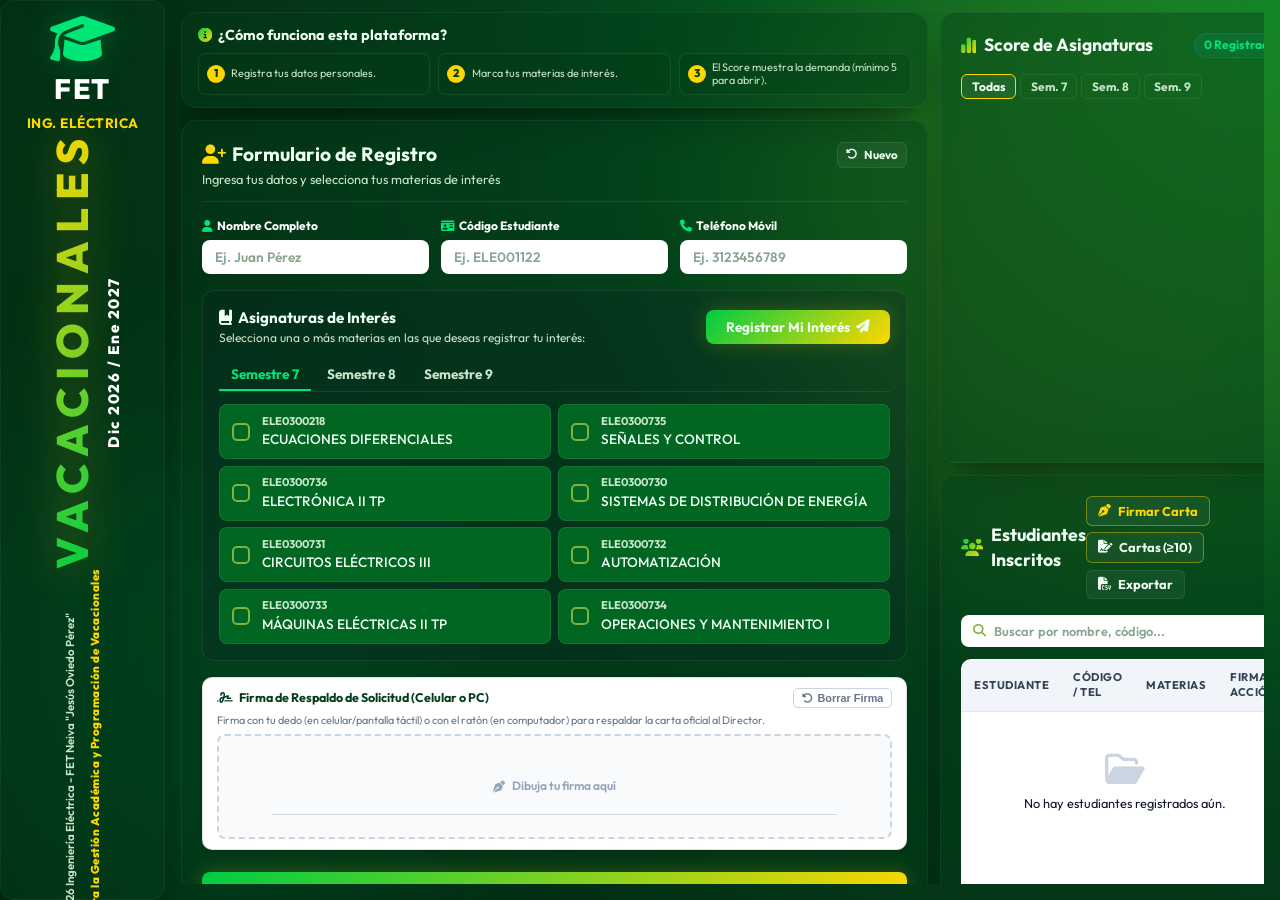
==== index.html @ 787afeca "feat: modulo de firmas digitales y cartas de solicitud de cursos vacacionales FET" ====
<!DOCTYPE html>
<html lang="es">
<head>
    <meta charset="UTF-8">
    <meta name="viewport" content="width=device-width, initial-scale=1.0">
    <meta name="description" content="Plataforma de inscripción e interés en Cursos Vacacionales de Ingeniería Eléctrica - FET Jesús Oviedo Pérez.">
    <title>Cursos Vacacionales - Ingeniería Eléctrica | FET</title>
    <!-- Google Fonts -->
    <link rel="preconnect" href="https://fonts.googleapis.com">
    <link rel="preconnect" href="https://fonts.gstatic.com" crossorigin>
    <link href="https://fonts.googleapis.com/css2?family=Outfit:wght@300;400;500;600;700;800&display=swap" rel="stylesheet">
    <!-- FontAwesome for icons -->
    <link rel="stylesheet" href="https://cdnjs.cloudflare.com/ajax/libs/font-awesome/6.4.0/css/all.min.css">
    <!-- CSS Estilos -->
    <link rel="stylesheet" href="styles.css">
</head>
<body>
    <div class="background-decorations">
        <div class="circle circle-1"></div>
        <div class="circle circle-2"></div>
    </div>

    <div class="app-layout">
        <!-- Header (Sidebar Vertical en Escritorio) -->
        <header class="main-header animate-fade-in">
            <div class="sidebar-top">
                <i class="fa-solid fa-graduation-cap sidebar-logo"></i>
                <span class="sidebar-brand-short">FET</span>
                <span class="sidebar-major-short">Ing. Eléctrica</span>
            </div>
            
            <div class="sidebar-center">
                <h1 class="vacacionales-title-vertical">VACACIONALES</h1>
                <span class="sidebar-date-vertical">Dic 2026 / Ene 2027</span>
            </div>
            
            <div class="sidebar-bottom">
                <div class="sidebar-copyright-vertical">
                    <p class="copyright-text">&copy; 2026 Ingeniería Eléctrica - FET Neiva "Jesús Oviedo Pérez"</p>
                    <p class="tagline-text">Diseñado para la Gestión Académica y Programación de Vacacionales</p>
                </div>
            </div>
        </header>

        <!-- Área de Contenido Principal -->
        <div class="main-content-area">


        <!-- Main Grid Layout -->
        <main class="main-grid">
            <!-- Formulario e Inscripción -->
            <section class="registration-section animate-fade-in delay-2">
                <!-- Explicación de cómo funciona (Compacto) -->
                <div class="card how-it-works-compact">
                    <div class="card-header-compact">
                        <h4><i class="fa-solid fa-circle-info text-gradient"></i> ¿Cómo funciona esta plataforma?</h4>
                    </div>
                    <div class="guide-steps-horizontal">
                        <div class="step-mini">
                            <span class="step-bullet">1</span>
                            <p>Registra tus datos personales.</p>
                        </div>
                        <div class="step-mini">
                            <span class="step-bullet">2</span>
                            <p>Marca tus materias de interés.</p>
                        </div>
                        <div class="step-mini">
                            <span class="step-bullet">3</span>
                            <p>El Score muestra la demanda (mínimo 5 para abrir).</p>
                        </div>
                    </div>
                </div>

                <div class="card">
                    <div class="card-header-accent">
                        <div style="display: flex; justify-content: space-between; align-items: center; margin-bottom: 0.2rem;">
                            <h3><i class="fa-solid fa-user-plus"></i> Formulario de Registro</h3>
                            <button type="button" id="btn-clear-form" class="btn btn-secondary btn-sm" style="padding: 0.2rem 0.5rem; font-size: 0.72rem; height: 26px;" title="Limpiar formulario para registrar a otro estudiante">
                                <i class="fa-solid fa-rotate-left"></i> Nuevo
                            </button>
                        </div>
                        <p>Ingresa tus datos y selecciona tus materias de interés</p>
                    </div>
                    
                    <form id="registration-form" class="registration-form">
                        <!-- Datos personales -->
                        <div class="form-group-grid">
                            <div class="form-group">
                                <label for="student-name"><i class="fa-solid fa-user"></i> Nombre Completo</label>
                                <input type="text" id="student-name" required placeholder="Ej. Juan Pérez">
                            </div>
                            <div class="form-group">
                                <label for="student-code"><i class="fa-solid fa-id-card"></i> Código Estudiante</label>
                                <input type="text" id="student-code" required placeholder="Ej. ELE001122">
                            </div>
                            <div class="form-group">
                                <label for="student-phone"><i class="fa-solid fa-phone"></i> Teléfono Móvil</label>
                                <input type="tel" id="student-phone" required placeholder="Ej. 3123456789">
                            </div>
                        </div>

                        <!-- Selección de materias -->
                        <div class="subjects-container">
                            <div class="subjects-header-row">
                                <div class="title-meta">
                                    <h4 class="section-title"><i class="fa-solid fa-book-bookmark"></i> Asignaturas de Interés</h4>
                                    <p class="section-subtitle">Selecciona una o más materias en las que deseas registrar tu interés:</p>
                                </div>
                                <button type="submit" class="btn btn-primary btn-register-header">
                                    <span class="btn-text">Registrar Mi Interés</span>
                                    <i class="fa-solid fa-paper-plane"></i>
                                </button>
                            </div>
                            
                            <!-- Pestañas de Semestres -->
                            <div class="semester-tabs">
                                <button type="button" class="tab-btn active" data-semester="7">Semestre 7</button>
                                <button type="button" class="tab-btn" data-semester="8">Semestre 8</button>
                                <button type="button" class="tab-btn" data-semester="9">Semestre 9</button>
                            </div>

                            <!-- Listas de asignaturas por semestre -->
                            <div class="semester-panes">
                                <!-- Semestre 7 -->
                                <div class="tab-pane active" id="pane-7">
                                    <div class="subjects-grid" id="subjects-list-7">
                                        <!-- Generado dinámicamente -->
                                    </div>
                                </div>
                                <!-- Semestre 8 -->
                                <div class="tab-pane" id="pane-8">
                                    <div class="subjects-grid" id="subjects-list-8">
                                        <!-- Generado dinámicamente -->
                                    </div>
                                </div>
                                <!-- Semestre 9 -->
                                <div class="tab-pane" id="pane-9">
                                    <div class="subjects-grid" id="subjects-list-9">
                                        <!-- Generado dinámicamente -->
                                    </div>
                                </div>
                            </div>
                        </div>

                        <!-- Módulo de Firma Digital del Estudiante (Móvil y Escritorio) -->
                        <div class="signature-box-wrapper">
                            <div class="signature-box-header">
                                <label for="sig-canvas-form"><i class="fa-solid fa-signature"></i> Firma de Respaldo de Solicitud (Celular o PC)</label>
                                <button type="button" class="btn-clear-sig" id="btn-clear-sig-form" title="Borrar y volver a firmar">
                                    <i class="fa-solid fa-rotate-left"></i> Borrar Firma
                                </button>
                            </div>
                            <p class="signature-hint">Firma con tu dedo (en celular/pantalla táctil) o con el ratón (en computador) para respaldar la carta oficial al Director.</p>
                            <div class="canvas-pad-container" id="canvas-pad-container-form">
                                <canvas id="sig-canvas-form" class="signature-canvas"></canvas>
                                <div class="signature-guide-line"></div>
                                <div class="signature-canvas-placeholder" id="sig-placeholder-form">
                                    <i class="fa-solid fa-pen-nib"></i> Dibuja tu firma aquí
                                </div>
                            </div>
                        </div>

                        <div style="display: flex; justify-content: flex-end; margin-top: 0.5rem;">
                            <button type="submit" class="btn btn-primary" style="width: 100%; height: 38px; font-weight: 700; font-size: 0.88rem;">
                                <i class="fa-solid fa-paper-plane"></i> Registrar Mi Interés y Firma
                            </button>
                        </div>
                    </form>
                </div>
            </section>

            <!-- Dashboard de Resultados y Scores -->
            <section class="dashboard-section animate-fade-in delay-3">
                <!-- Panel de Score General -->
                <div class="card score-dashboard-card">
                    <div class="card-header">
                        <h3><i class="fa-solid fa-chart-simple text-gradient"></i> Score de Asignaturas</h3>
                        <span class="total-badge" id="total-registrations">0 Registrados</span>
                    </div>
                    
                    <div class="score-filters">
                        <button class="filter-btn active" data-filter="all">Todas</button>
                        <button class="filter-btn" data-filter="7">Sem. 7</button>
                        <button class="filter-btn" data-filter="8">Sem. 8</button>
                        <button class="filter-btn" data-filter="9">Sem. 9</button>
                    </div>

                    <div class="score-list" id="score-items-container">
                        <!-- Generado dinámicamente -->
                    </div>
                </div>

                <!-- Estudiantes Registrados -->
                <div class="card student-list-card">
                    <div class="card-header">
                        <h3><i class="fa-solid fa-users text-gradient"></i> Estudiantes Inscritos</h3>
                        <div style="display: flex; gap: 0.4rem; align-items: center; flex-wrap: wrap;">
                            <button type="button" id="btn-open-fast-sign" class="btn btn-secondary btn-sm" style="color: var(--accent-primary); border-color: rgba(255, 215, 0, 0.4);" title="Firmar la solicitud formal con el dedo o ratón">
                                <i class="fa-solid fa-pen-nib"></i> Firmar Carta
                            </button>
                            <a href="cartas_solicitud_imprimibles.html" target="_blank" class="btn btn-secondary btn-sm" style="color: var(--accent-color); border-color: rgba(255, 215, 0, 0.4); text-decoration: none;" title="Ver e imprimir cartas formales dirigidas al Director de Programa">
                                <i class="fa-solid fa-file-signature"></i> Cartas (&ge;10)
                            </a>
                            <button id="btn-export" class="btn btn-secondary btn-sm">
                                <i class="fa-solid fa-file-csv"></i> Exportar
                            </button>
                        </div>
                    </div>
                    <div class="search-bar-wrapper">
                        <i class="fa-solid fa-magnifying-glass search-icon"></i>
                        <input type="text" id="search-student" placeholder="Buscar por nombre, código...">
                    </div>
                    <div class="table-container">
                        <table class="students-table">
                            <thead>
                                <tr>
                                    <th>Estudiante</th>
                                    <th>Código / Tel</th>
                                    <th>Materias</th>
                                    <th>Firma / Acción</th>
                                </tr>
                            </thead>
                            <tbody id="students-table-body">
                                <tr>
                                    <td colspan="4" class="empty-state">
                                        <i class="fa-regular fa-folder-open"></i>
                                        <p>No hay estudiantes registrados aún.</p>
                                    </td>
                                </tr>
                            </tbody>
                        </table>
                    </div>
                </div>
            </section>
        </main>

        <!-- Footer -->
        <footer class="main-footer animate-fade-in delay-4">
            <p>&copy; 2026 Ingeniería Eléctrica - Fundación Escuela Tecnológica de Neiva Jesús Oviedo Pérez</p>
            <p class="tech-tag">Diseñado para la Gestión Académica y Programación de Vacacionales</p>
        </footer>
        </div> <!-- Fin main-content-area -->
    </div> <!-- Fin app-layout -->

    <!-- Modal para ver interesados en una asignatura específica -->
    <div id="student-modal" class="modal">
        <div class="modal-content card">
            <div class="modal-header">
                <h3 id="modal-subject-title">Interesados en la Materia</h3>
                <button class="close-modal btn-icon"><i class="fa-solid fa-xmark"></i></button>
            </div>
            <div class="modal-body">
                <div class="subject-meta">
                    <span id="modal-subject-code" class="subject-code-tag"></span>
                    <span id="modal-subject-count" class="subject-count-tag"></span>
                </div>
                <div class="list-container">
                    <ul id="modal-students-list" class="modal-students-list">
                        <!-- Generado dinámicamente -->
                    </ul>
                </div>
            </div>
        </div>
    </div>

    <!-- Modal para Firmar Carta de Solicitud (Celular o Computador) -->
    <div id="modal-signature" class="modal">
        <div class="modal-content card modal-signature-content">
            <div class="modal-header">
                <h3><i class="fa-solid fa-file-signature text-gradient"></i> Firma Digital de Solicitud</h3>
                <button class="close-modal-sig btn-icon" id="btn-close-sig-modal"><i class="fa-solid fa-xmark"></i></button>
            </div>
            <div class="modal-body signature-modal-body">
                <div class="modal-student-selector">
                    <label for="modal-sig-student-select"><i class="fa-solid fa-user-check"></i> Selecciona o confirma tu Nombre / Código:</label>
                    <select id="modal-sig-student-select">
                        <option value="">-- Selecciona tu nombre de la lista --</option>
                    </select>
                </div>

                <div class="signing-subjects-box" id="modal-sig-subjects-summary">
                    <span>Materias que respaldarás con tu firma:</span>
                    <div id="modal-sig-subjects-list" style="margin-top: 0.25rem; font-weight: 600;">Ninguna materia seleccionada aún.</div>
                </div>

                <div class="signature-box-wrapper" style="margin-bottom: 0;">
                    <div class="signature-box-header">
                        <label for="sig-canvas-modal"><i class="fa-solid fa-signature"></i> Dibuja tu firma abajo:</label>
                        <button type="button" class="btn-clear-sig" id="btn-clear-sig-modal" title="Borrar trazo">
                            <i class="fa-solid fa-rotate-left"></i> Borrar
                        </button>
                    </div>
                    <div class="canvas-pad-container modal-canvas-wrapper" id="canvas-pad-container-modal">
                        <canvas id="sig-canvas-modal" class="signature-canvas"></canvas>
                        <div class="signature-guide-line" style="bottom: 28px;"></div>
                        <div class="signature-canvas-placeholder" id="sig-placeholder-modal">
                            <i class="fa-solid fa-pen-nib"></i> Firma aquí con tu dedo o ratón
                        </div>
                    </div>
                </div>

                <div class="modal-signature-actions">
                    <button type="button" class="btn btn-secondary btn-sm" id="btn-cancel-sig-modal">Cancelar</button>
                    <button type="button" class="btn btn-primary btn-sm" id="btn-save-sig-modal">
                        <i class="fa-solid fa-check"></i> Guardar y Respaldar Carta
                    </button>
                </div>
            </div>
        </div>
    </div>

    <!-- Scripts -->
    <script src="app.js"></script>
</body>
</html>
---- styles.css ----
/* Variables globales y Sistema de Diseño */
:root {
    --bg-primary: #043d1a; /* Verde oscuro institucional de la FET */
    --bg-secondary: #006622; /* Verde medio de la FET */
    --bg-tertiary: #011f0c; /* Verde oscuro profundo / casi negro */
    --accent-primary: #ffd700; /* Amarillo Oro brillante (como #YoSoyFet) */
    --accent-secondary: #00e676; /* Verde neón brillante para realces */
    --accent-gradient: linear-gradient(135deg, #00cc44, #ffd700); /* Gradiente del Verde FET al Amarillo Oro */
    --accent-glow: 0 0 20px rgba(255, 215, 0, 0.2);
    
    --text-main: #f0fff4; /* Blanco menta muy claro */
    --text-muted: #c8e6c9; /* Verde pálido suave */
    --text-dim: #7cb342; /* Verde oliva/lima */
    --text-dark: #043d1a;
    
    --border-color: rgba(255, 255, 255, 0.08);
    --border-glow: rgba(0, 204, 68, 0.2);
    
    --success-color: #00e676;
    --success-glow: 0 0 15px rgba(0, 230, 118, 0.35);
    --warning-color: #ffd700;
    --danger-color: #ff5252;
    
    --glass-bg: rgba(4, 61, 26, 0.4);
    --glass-border: rgba(255, 255, 255, 0.05);
    --card-shadow: 0 20px 40px -15px rgba(0, 0, 0, 0.6);
    --transition-smooth: all 0.2s ease-in-out;
    
    --font-sans: 'Outfit', -apple-system, BlinkMacSystemFont, "Segoe UI", Roboto, sans-serif;
}

/* Reseteo general */
* {
    margin: 0;
    padding: 0;
    box-sizing: border-box;
}

body {
    background: radial-gradient(circle at top right, #00802b 0%, var(--bg-primary) 50%, var(--bg-tertiary) 100%);
    color: var(--text-main);
    font-family: var(--font-sans);
    line-height: 1.4;
    position: relative;
}

/* Comportamiento según el tamaño de pantalla */
@media (min-width: 1025px) {
    body {
        height: 100vh;
        overflow: hidden;
    }
    
    .app-layout {
        height: 100vh;
        max-height: 100vh;
        display: flex;
        flex-direction: row;
        overflow: hidden;
        width: 100%;
    }
    
    .main-content-area {
        flex: 1;
        height: 100vh;
        max-height: 100vh;
        display: flex;
        flex-direction: column;
        overflow: hidden;
        padding: 0.75rem 1rem;
        gap: 0.75rem;
    }
    
    .main-header {
        width: 165px; /* Aumentado de 130px para dar espacio a textos más grandes */
        height: 100vh;
        max-height: 100vh;
        display: flex;
        flex-direction: column;
        justify-content: space-between;
        align-items: center;
        padding: 2rem 0.75rem; /* Más amplio */
        background: rgba(4, 61, 26, 0.45);
        border: none;
        border-right: 1px solid var(--glass-border);
        border-radius: 0;
        backdrop-filter: blur(16px);
        box-shadow: 10px 0 30px rgba(0, 0, 0, 0.3);
        flex-shrink: 0;
    }
    
    .main-grid {
        flex: 1;
        min-height: 0;
        display: grid;
        grid-template-columns: 1.12fr 0.88fr;
        gap: 0.75rem;
        overflow: hidden;
        margin-bottom: 0.25rem;
    }
    
    .registration-section {
        height: auto;
        display: flex;
        flex-direction: column;
    }
    
    .registration-section .card {
        height: auto;
        display: flex;
        flex-direction: column;
    }
    
    .registration-form {
        display: flex;
        flex-direction: column;
    }
    
    .subjects-container {
        display: flex;
        flex-direction: column;
    }
    
    .semester-panes {
        overflow-y: visible;
    }
    
    .dashboard-section {
        height: 100%;
        min-height: 0;
        display: flex;
        flex-direction: column;
        gap: 0.75rem;
    }
    
    .score-dashboard-card,
    .student-list-card {
        flex: 1;
        min-height: 0;
        display: flex;
        flex-direction: column;
        overflow: hidden;
    }
    
    .score-list,
    .table-container {
        flex: 1;
        min-height: 0;
        overflow-y: auto;
    }
    
    .main-footer {
        display: none;
    }
}

@media (max-width: 1024px) {
    body {
        overflow-y: auto;
    }
    .app-layout {
        padding: 1rem;
        display: flex;
        flex-direction: column;
        gap: 1rem;
    }
    .main-header {
        width: 100%;
        height: auto;
        flex-direction: column;
        gap: 0.75rem;
        padding: 1rem;
        border-radius: 12px;
        border: 1px solid var(--glass-border);
        margin-bottom: 0.5rem;
    }
    .sidebar-top {
        display: flex;
        flex-direction: row;
        align-items: center;
        gap: 0.5rem;
    }
    .sidebar-logo {
        font-size: 2.2rem;
    }
    .sidebar-brand-short {
        font-size: 1.5rem;
    }
    .sidebar-major-short {
        display: inline;
        margin-top: 0;
        margin-left: 0.5rem;
        font-size: 1rem;
    }
    .sidebar-center {
        display: block;
    }
    .vacacionales-title-vertical {
        writing-mode: horizontal-tb;
        transform: none;
        font-size: 2rem;
        letter-spacing: 2px;
        text-align: center;
    }
    .sidebar-date-vertical {
        writing-mode: horizontal-tb;
        transform: none;
        font-size: 1.15rem;
        margin-top: 0.25rem;
        text-align: center;
        display: block;
        white-space: normal;
    }
    .sidebar-bottom {
        display: none; /* Ocultar el copyright vertical del header en móvil */
    }
    .main-content-area {
        width: 100%;
        display: flex;
        flex-direction: column;
        gap: 1rem;
    }
    .main-grid {
        display: grid;
        grid-template-columns: 1fr;
        gap: 1rem;
    }
    .main-footer {
        display: block;
        padding: 1.5rem 0;
        margin-top: 1.5rem;
        border-top: 1px solid var(--border-color);
        text-align: center;
    }
}

/* Decoración de fondo */
.background-decorations {
    position: fixed;
    top: 0;
    left: 0;
    width: 100%;
    height: 100%;
    z-index: -1;
    overflow: hidden;
    pointer-events: none;
}

.circle {
    position: absolute;
    border-radius: 50%;
    filter: blur(100px);
    opacity: 0.12;
}

.circle-1 {
    top: -10%;
    right: -10%;
    width: 50vw;
    height: 50vw;
    background: var(--accent-primary);
}

.circle-2 {
    bottom: -10%;
    left: -10%;
    width: 45vw;
    height: 45vw;
    background: var(--accent-secondary);
}

/* Animaciones */
@keyframes fadeIn {
    from {
        opacity: 0;
        transform: translateY(10px);
    }
    to {
        opacity: 1;
        transform: translateY(0);
    }
}

.animate-fade-in {
    animation: fadeIn 0.5s cubic-bezier(0.16, 1, 0.3, 1) forwards;
}

.delay-1 { animation-delay: 0.05s; }
.delay-2 { animation-delay: 0.1s; }
.delay-3 { animation-delay: 0.15s; }
.delay-4 { animation-delay: 0.2s; }

/* Cabecera Principal y Elementos del Sidebar */
.main-header {
    background: var(--glass-bg);
    border: 1px solid var(--glass-border);
    backdrop-filter: blur(16px);
    border-radius: 14px;
    padding: 0.75rem 1.25rem;
    box-shadow: var(--card-shadow);
}

.sidebar-top {
    display: flex;
    flex-direction: column;
    align-items: center;
    gap: 0.4rem;
}

.sidebar-logo {
    font-size: 3.25rem;
    color: var(--accent-secondary);
    filter: drop-shadow(0 0 15px rgba(0, 230, 118, 0.25));
    margin-bottom: 0.25rem;
}

.sidebar-brand-short {
    font-size: 1.75rem;
    font-weight: 800;
    letter-spacing: 1.5px;
    color: #ffffff;
    line-height: 1;
}

.sidebar-major-short {
    font-size: 0.85rem;
    font-weight: 700;
    color: var(--accent-primary);
    text-transform: uppercase;
    letter-spacing: 0.5px;
    margin-top: 0.3rem;
    text-align: center;
    line-height: 1.2;
}

.sidebar-center {
    display: flex;
    align-items: center;
    justify-content: center;
}

.vacacionales-title-vertical {
    font-size: 2.75rem;
    font-weight: 800;
    letter-spacing: 8px;
    background: var(--accent-gradient);
    -webkit-background-clip: text;
    -webkit-text-fill-color: transparent;
    writing-mode: vertical-rl;
    transform: rotate(180deg);
    white-space: nowrap;
    filter: drop-shadow(0 0 20px rgba(255, 215, 0, 0.3));
}

.sidebar-date-vertical {
    writing-mode: vertical-rl;
    transform: rotate(180deg);
    font-size: 0.95rem;
    font-weight: 800;
    color: #ffffff;
    letter-spacing: 1.5px;
    margin-top: 1.5rem;
    white-space: nowrap;
}

.sidebar-bottom {
    display: flex;
    flex-direction: column;
    align-items: center;
    width: 100%;
}

.sidebar-copyright-vertical {
    writing-mode: vertical-rl;
    transform: rotate(180deg);
    display: flex;
    flex-direction: column;
    gap: 0.6rem;
    align-items: center;
    font-size: 0.72rem;
    font-weight: 600;
    color: #c8e6c9;
    white-space: nowrap;
    text-align: center;
    line-height: 1.3;
}

.sidebar-copyright-vertical .tagline-text {
    color: var(--accent-primary);
    font-weight: 800;
    letter-spacing: 0.5px;
}

/* Tarjetas (Glassmorphism) */
.card {
    background: var(--glass-bg);
    border: 1px solid var(--glass-border);
    backdrop-filter: blur(12px);
    border-radius: 16px;
    padding: 1.25rem;
    box-shadow: var(--card-shadow);
    transition: var(--transition-smooth);
}

.card:hover {
    border-color: rgba(255, 255, 255, 0.08);
}

/* Sección de Cómo funciona */
.how-it-works {
    margin-bottom: 0px;
}

.how-it-works .card-header {
    margin-bottom: 0px;
}

.how-it-works.expanded .card-header {
    margin-bottom: 1rem;
}

.card-header {
    display: flex;
    justify-content: space-between;
    align-items: center;
    margin-bottom: 1rem;
    flex-shrink: 0;
}

.card-header h3 {
    font-size: 1.1rem;
    font-weight: 700;
    display: flex;
    align-items: center;
    gap: 0.5rem;
}

.text-gradient {
    background: var(--accent-gradient);
    -webkit-background-clip: text;
    -webkit-text-fill-color: transparent;
}

.grid-3 {
    display: grid;
    grid-template-columns: repeat(auto-fit, minmax(250px, 1fr));
    gap: 1rem;
}

.guide-steps.collapsed {
    display: none !important;
}

.step {
    background: rgba(15, 23, 42, 0.3);
    border: 1px solid var(--border-color);
    border-radius: 10px;
    padding: 1rem;
    position: relative;
    overflow: hidden;
}

.step-num {
    position: absolute;
    top: -5px;
    right: -5px;
    font-size: 2.5rem;
    font-weight: 900;
    color: rgba(255, 255, 255, 0.02);
    line-height: 1;
    user-select: none;
}

.step h4 {
    font-size: 0.95rem;
    font-weight: 700;
    margin-bottom: 0.25rem;
    color: var(--accent-secondary);
}

.step p {
    font-size: 0.8rem;
    color: var(--text-muted);
}

/* Formulario e Inscripción */
.card-header-accent {
    border-bottom: 1px solid var(--border-color);
    padding-bottom: 0.75rem;
    margin-bottom: 1rem;
    flex-shrink: 0;
}

.card-header-accent h3 {
    font-size: 1.2rem;
    font-weight: 700;
    display: flex;
    align-items: center;
    gap: 0.4rem;
}

.card-header-accent h3 i {
    color: var(--accent-primary);
}

.card-header-accent p {
    font-size: 0.8rem;
    color: var(--text-muted);
    margin-top: 0.1rem;
}

.form-group-grid {
    display: grid;
    grid-template-columns: 1.2fr 0.8fr 1fr;
    gap: 0.75rem;
    margin-bottom: 1rem;
    flex-shrink: 0;
}

@media (max-width: 600px) {
    .form-group-grid {
        grid-template-columns: 1fr;
    }
}

.subjects-header-row {
    display: flex;
    justify-content: space-between;
    align-items: center;
    margin-bottom: 0.75rem;
    flex-shrink: 0;
    gap: 1rem;
    width: 100%;
}

.title-meta {
    display: flex;
    flex-direction: column;
    gap: 0.1rem;
    flex: 1;
}

.title-meta .section-subtitle {
    margin-bottom: 0;
}

.btn-register-header {
    height: 34px;
    padding: 0 1rem;
    font-size: 0.82rem;
    border-radius: 8px;
    flex-shrink: 0;
}

@media (max-width: 600px) {
    .subjects-header-row {
        flex-direction: column;
        align-items: stretch;
        gap: 0.5rem;
    }
    .btn-register-header {
        height: 36px;
    }
}

.form-group {
    display: flex;
    flex-direction: column;
    gap: 0.3rem;
}

.form-group label {
    font-size: 0.75rem;
    font-weight: 700;
    color: #ffffff; /* Blanco de alto contraste */
    display: flex;
    align-items: center;
    gap: 0.25rem;
}

.form-group label i {
    color: var(--accent-secondary);
}

.form-group input {
    background: #ffffff; /* Fondo blanco */
    border: 1px solid rgba(255, 255, 255, 0.2);
    border-radius: 8px;
    padding: 0.5rem 0.75rem;
    color: #0c4a23; /* Texto verde oscuro de alta legibilidad */
    font-family: var(--font-sans);
    font-size: 0.85rem;
    font-weight: 600;
    transition: var(--transition-smooth);
    height: 34px;
}

.form-group input::placeholder {
    color: #88a692; /* Placeholder legible */
}

.form-group input:focus {
    outline: none;
    border-color: var(--accent-primary);
    box-shadow: 0 0 0 2px rgba(255, 215, 0, 0.25);
    background: #ffffff;
}

/* Selección de Materias */
.subjects-container {
    background: rgba(15, 23, 42, 0.2);
    border: 1px solid var(--border-color);
    border-radius: 12px;
    padding: 1rem;
    margin-bottom: 1rem;
}

.section-title {
    font-size: 0.95rem;
    font-weight: 700;
    color: var(--text-main);
    display: flex;
    align-items: center;
    gap: 0.4rem;
}

.section-subtitle {
    font-size: 0.75rem;
    color: var(--text-muted);
    margin-bottom: 0.75rem;
}

/* Tabs */
.semester-tabs {
    display: flex;
    border-bottom: 1px solid var(--border-color);
    gap: 0.25rem;
    margin-bottom: 0.75rem;
    flex-shrink: 0;
}

.tab-btn {
    background: transparent;
    border: none;
    color: var(--text-muted);
    padding: 0.4rem 0.75rem;
    font-family: var(--font-sans);
    font-size: 0.85rem;
    font-weight: 700;
    cursor: pointer;
    border-bottom: 2px solid transparent;
    transition: var(--transition-smooth);
}

.tab-btn:hover {
    color: var(--text-main);
}

.tab-btn.active {
    color: var(--accent-secondary);
    border-bottom-color: var(--accent-secondary);
}

.tab-pane {
    display: none;
}

.tab-pane.active {
    display: block;
}

/* Grilla de Asignaturas */
.subjects-grid {
    display: grid;
    grid-template-columns: repeat(2, 1fr);
    gap: 0.4rem;
}

@media (max-width: 768px) {
    .subjects-grid {
        grid-template-columns: 1fr;
    }
}

.subject-item-checkbox {
    background: var(--bg-secondary);
    border: 1px solid var(--border-color);
    border-radius: 8px;
    padding: 0.55rem 0.75rem;
    display: flex;
    align-items: center;
    gap: 0.75rem;
    cursor: pointer;
    transition: var(--transition-smooth);
    user-select: none;
}

.subject-item-checkbox:hover {
    border-color: rgba(99, 102, 241, 0.3);
    background: rgba(99, 102, 241, 0.03);
}

/* Checkbox personalizado */
.checkbox-custom {
    position: relative;
    width: 18px;
    height: 18px;
    border: 2px solid var(--text-dim);
    border-radius: 5px;
    display: flex;
    align-items: center;
    justify-content: center;
    transition: var(--transition-smooth);
    flex-shrink: 0;
}

.checkbox-custom i {
    font-size: 0.65rem;
    color: var(--bg-tertiary);
    opacity: 0;
    transform: scale(0.5);
    transition: var(--transition-smooth);
}

/* Input oculto */
.subject-item-checkbox input {
    position: absolute;
    opacity: 0;
    cursor: pointer;
    height: 0;
    width: 0;
}

.subject-item-checkbox input:checked ~ .checkbox-custom {
    border-color: var(--accent-secondary);
    background: var(--accent-secondary);
}

.subject-item-checkbox input:checked ~ .checkbox-custom i {
    opacity: 1;
    transform: scale(1);
}

.subject-info {
    display: flex;
    flex-direction: column;
    gap: 0.05rem;
}

.subject-code {
    font-size: 0.7rem;
    font-weight: 700;
    color: var(--text-muted);
}

.subject-name {
    font-size: 0.85rem;
    font-weight: 500;
    color: var(--text-main);
}

.subject-item-checkbox input:checked ~ .subject-info .subject-name {
    color: var(--accent-secondary);
}

.form-actions {
    flex-shrink: 0;
}

/* Botones */
.btn {
    display: inline-flex;
    align-items: center;
    justify-content: center;
    gap: 0.4rem;
    font-family: var(--font-sans);
    font-size: 0.85rem;
    font-weight: 700;
    padding: 0.6rem 1.25rem;
    border-radius: 8px;
    border: none;
    cursor: pointer;
    transition: var(--transition-smooth);
}

.btn-primary {
    background: var(--accent-gradient);
    color: var(--text-main);
    box-shadow: var(--accent-glow);
}

.btn-primary:hover {
    box-shadow: 0 0 20px rgba(99, 102, 241, 0.35);
}

.btn-secondary {
    background: rgba(255, 255, 255, 0.05);
    border: 1px solid var(--border-color);
    color: var(--text-main);
}

.btn-secondary:hover {
    background: rgba(255, 255, 255, 0.08);
}

.btn-block {
    width: 100%;
}

.btn-sm {
    padding: 0.35rem 0.7rem;
    font-size: 0.8rem;
    border-radius: 6px;
}

.btn-icon {
    background: transparent;
    border: none;
    color: var(--text-muted);
    font-size: 1rem;
    cursor: pointer;
    width: 28px;
    height: 28px;
    border-radius: 50%;
    display: inline-flex;
    align-items: center;
    justify-content: center;
    transition: var(--transition-smooth);
}

.btn-icon:hover {
    background: rgba(255, 255, 255, 0.05);
    color: var(--text-main);
}

/* Dashboard de Scores */
.score-dashboard-card {
    padding-bottom: 1rem;
}

.total-badge {
    background: rgba(6, 182, 212, 0.1);
    border: 1px solid rgba(6, 182, 212, 0.2);
    color: var(--accent-secondary);
    font-size: 0.75rem;
    font-weight: 700;
    padding: 0.2rem 0.6rem;
    border-radius: 50px;
}

.score-filters {
    display: flex;
    gap: 0.25rem;
    margin-bottom: 0.75rem;
    flex-shrink: 0;
}

.filter-btn {
    background: transparent;
    border: 1px solid var(--border-color);
    color: var(--text-muted);
    font-family: var(--font-sans);
    font-size: 0.75rem;
    font-weight: 700;
    padding: 0.25rem 0.6rem;
    border-radius: 6px;
    cursor: pointer;
    transition: var(--transition-smooth);
}

.filter-btn:hover {
    color: var(--text-main);
    border-color: rgba(255, 255, 255, 0.15);
}

.filter-btn.active {
    background: rgba(255, 255, 255, 0.06);
    border-color: var(--accent-primary);
    color: var(--text-main);
}

.score-list {
    display: flex;
    flex-direction: column;
    gap: 0.5rem;
    padding-right: 0.25rem;
}

.score-item {
    background: rgba(15, 23, 42, 0.2);
    border: 1px solid var(--border-color);
    border-radius: 8px;
    padding: 0.6rem 0.75rem;
    transition: var(--transition-smooth);
}

.score-item:hover {
    border-color: rgba(255, 255, 255, 0.1);
}

.score-item.target-reached {
    border-left: 3px solid var(--success-color);
}

.score-item-header {
    display: flex;
    justify-content: space-between;
    align-items: flex-start;
    margin-bottom: 0.3rem;
    gap: 0.5rem;
}

.score-item-info {
    display: flex;
    flex-direction: column;
}

.score-item-title {
    font-size: 0.8rem;
    font-weight: 700;
    color: var(--text-main);
}

.score-item-meta {
    font-size: 0.7rem;
    color: var(--text-muted);
    display: flex;
    gap: 0.4rem;
}

.score-count-badge {
    background: rgba(255, 255, 255, 0.04);
    border: 1px solid var(--border-color);
    border-radius: 5px;
    padding: 0.1rem 0.4rem;
    font-size: 0.7rem;
    font-weight: 700;
}

.score-item.target-reached .score-count-badge {
    background: rgba(16, 185, 129, 0.08);
    border-color: rgba(16, 185, 129, 0.25);
    color: var(--success-color);
}

.score-progress-wrapper {
    display: flex;
    align-items: center;
    gap: 0.5rem;
}

.progress-bar-outer {
    flex-grow: 1;
    height: 6px;
    background: rgba(255, 255, 255, 0.04);
    border-radius: 50px;
    overflow: hidden;
}

.progress-bar-inner {
    height: 100%;
    width: 0;
    background: var(--accent-gradient);
    border-radius: 50px;
    transition: width 0.5s ease-out;
}

.score-item.target-reached .progress-bar-inner {
    background: var(--success-color);
}

.btn-details {
    background: transparent;
    border: none;
    color: var(--accent-secondary);
    font-size: 0.7rem;
    font-weight: 700;
    cursor: pointer;
    display: flex;
    align-items: center;
    gap: 0.15rem;
}

.btn-details:hover {
    color: var(--text-main);
}

/* Tabla de Inscritos */
.search-bar-wrapper {
    position: relative;
    margin-bottom: 0.75rem;
    flex-shrink: 0;
}

.search-icon {
    position: absolute;
    left: 0.75rem;
    top: 50%;
    transform: translateY(-50%);
    color: var(--text-dim);
    font-size: 0.8rem;
}

.search-bar-wrapper input {
    width: 100%;
    background: #ffffff; /* Fondo blanco */
    border: 1px solid rgba(255, 255, 255, 0.2);
    border-radius: 8px;
    padding: 0.45rem 0.75rem 0.45rem 2rem;
    color: #0c4a23; /* Texto verde oscuro */
    font-family: var(--font-sans);
    font-size: 0.8rem;
    font-weight: 600;
    transition: var(--transition-smooth);
}

.search-bar-wrapper input::placeholder {
    color: #88a692;
}

.search-bar-wrapper input:focus {
    outline: none;
    border-color: var(--accent-primary);
    background: #ffffff;
}

.table-container {
    background: #ffffff; /* Fondo blanco */
    border: 1px solid rgba(255, 255, 255, 0.1);
    border-radius: 10px;
    padding-right: 0.25rem;
    overflow: hidden; /* Asegurar que recorte bordes */
}

.students-table {
    width: 100%;
    border-collapse: collapse;
    text-align: left;
    font-size: 0.8rem;
}

.students-table th {
    background: #f1f5f9; /* Fondo gris claro */
    padding: 0.6rem 0.75rem;
    font-weight: 700;
    color: #334155; /* Texto oscuro */
    border-bottom: 1px solid #e2e8f0;
    text-transform: uppercase;
    font-size: 0.7rem;
    letter-spacing: 0.5px;
}

.students-table td {
    padding: 0.6rem 0.75rem;
    border-bottom: 1px solid #f1f5f9;
    color: #0f172a; /* Texto oscuro para legibilidad */
}

.students-table tr:last-child td {
    border-bottom: none;
}

.students-table tr:hover td {
    background: #f8fafc; /* Hover claro */
}

.td-student-name {
    font-weight: 600;
}

.td-sub-info {
    font-size: 0.7rem;
    color: #475569; /* Slate 600 */
    display: flex;
    flex-direction: column;
}

.td-lbl-code {
    color: #043d1a; /* Verde FET */
    font-weight: 700;
}

.td-lbl-phone {
    color: #64748b; /* Slate 500 */
    font-weight: 700;
}

.subject-tag-list {
    display: flex;
    flex-wrap: wrap;
    gap: 0.2rem;
    max-width: 250px;
}

.subject-mini-tag {
    background: #e2e8f0; /* Fondo gris tag */
    border: 1px solid #cbd5e1;
    color: #334155; /* Texto oscuro tag */
    font-size: 0.65rem;
    font-weight: 700;
    padding: 0.1rem 0.3rem;
    border-radius: 4px;
}

.empty-state {
    text-align: center;
    padding: 2.5rem 1rem !important;
    color: #64748b; /* Texto oscuro empty state */
}

.empty-state i {
    font-size: 2.2rem;
    margin-bottom: 0.5rem;
    color: #cbd5e1; /* Icono gris legible */
    display: block;
}

/* Modales */
.modal {
    position: fixed;
    top: 0;
    left: 0;
    width: 100%;
    height: 100%;
    background: rgba(2, 6, 23, 0.75);
    backdrop-filter: blur(8px);
    z-index: 1000;
    display: flex;
    align-items: center;
    justify-content: center;
    opacity: 0;
    pointer-events: none;
    transition: var(--transition-smooth);
}

.modal.active {
    opacity: 1;
    pointer-events: auto;
}

.modal-content {
    width: 100%;
    max-width: 450px;
    margin: 1rem;
    transform: translateY(10px);
    transition: var(--transition-smooth);
}

.modal.active .modal-content {
    transform: translateY(0);
}

.modal-header {
    display: flex;
    justify-content: space-between;
    align-items: center;
    border-bottom: 1px solid var(--border-color);
    padding-bottom: 0.75rem;
    margin-bottom: 0.75rem;
}

.modal-header h3 {
    font-size: 1rem;
    font-weight: 700;
    color: var(--text-main);
}

.subject-meta {
    display: flex;
    gap: 0.4rem;
    margin-bottom: 1rem;
}

.subject-code-tag {
    background: rgba(99, 102, 241, 0.1);
    color: var(--accent-primary);
    font-size: 0.7rem;
    font-weight: 700;
    padding: 0.15rem 0.4rem;
    border-radius: 4px;
}

.subject-count-tag {
    background: rgba(255, 255, 255, 0.04);
    color: var(--text-muted);
    font-size: 0.7rem;
    font-weight: 600;
    padding: 0.15rem 0.4rem;
    border-radius: 4px;
}

.modal-students-list {
    list-style: none;
    display: flex;
    flex-direction: column;
    gap: 0.5rem;
    max-height: 250px;
    overflow-y: auto;
    padding-right: 0.25rem;
}

.modal-student-item {
    background: rgba(15, 23, 42, 0.3);
    border: 1px solid var(--border-color);
    border-radius: 6px;
    padding: 0.5rem 0.75rem;
    display: flex;
    justify-content: space-between;
    align-items: center;
}

.modal-student-info {
    display: flex;
    flex-direction: column;
}

.modal-student-name {
    font-size: 0.85rem;
    font-weight: 600;
}

.modal-student-details {
    font-size: 0.7rem;
    color: var(--text-muted);
}

/* Pie de página */
.main-footer {
    text-align: center;
    color: var(--text-dim);
    font-size: 0.75rem;
    flex-shrink: 0;
}

.main-footer .tech-tag {
    font-size: 0.7rem;
    color: var(--accent-secondary);
    font-weight: 500;
}

/* Toast Notifications */
.toast {
    position: fixed;
    bottom: 1.5rem;
    right: 1.5rem;
    background: var(--bg-secondary);
    border: 1px solid var(--border-color);
    border-left: 4px solid var(--accent-secondary);
    padding: 0.75rem 1.25rem;
    border-radius: 8px;
    box-shadow: 0 10px 25px rgba(0,0,0,0.5);
    z-index: 2000;
    display: flex;
    align-items: center;
    gap: 0.5rem;
    animation: fadeIn 0.2s cubic-bezier(0.16, 1, 0.3, 1) forwards;
    font-size: 0.85rem;
}

.toast.success {
    border-left-color: var(--success-color);
}

.toast.error {
    border-left-color: var(--danger-color);
}

/* Guía de Funcionamiento Compacta */
.how-it-works-compact {
    padding: 0.75rem 1rem !important;
    margin-bottom: 0.75rem;
    flex-shrink: 0;
}

.card-header-compact {
    margin-bottom: 0.5rem;
}

.card-header-compact h4 {
    font-size: 0.9rem;
    font-weight: 700;
    display: flex;
    align-items: center;
    gap: 0.4rem;
    color: var(--text-main);
}

.guide-steps-horizontal {
    display: flex;
    gap: 0.5rem;
    justify-content: space-between;
}

.step-mini {
    flex: 1;
    display: flex;
    align-items: center;
    gap: 0.4rem;
    background: rgba(4, 61, 26, 0.3);
    border: 1px solid var(--border-color);
    border-radius: 8px;
    padding: 0.4rem 0.5rem;
}

.step-bullet {
    width: 18px;
    height: 18px;
    background: var(--accent-primary);
    color: var(--text-dark);
    font-size: 0.7rem;
    font-weight: 800;
    border-radius: 50%;
    display: inline-flex;
    align-items: center;
    justify-content: center;
    flex-shrink: 0;
}

.step-mini p {
    font-size: 0.68rem;
    color: var(--text-muted);
    line-height: 1.25;
}

@media (max-width: 600px) {
    .guide-steps-horizontal {
        flex-direction: column;
        gap: 0.4rem;
    }
}

/* ==========================================================================
   Módulo de Firma Digital (Touch & Mouse - Móvil y Escritorio)
   ========================================================================== */
.signature-box-wrapper {
    background: #ffffff;
    border: 1px solid rgba(0, 0, 0, 0.12);
    border-radius: 10px;
    padding: 0.65rem 0.85rem;
    margin-bottom: 0.85rem;
    box-shadow: 0 4px 12px rgba(0, 0, 0, 0.08);
}

.signature-box-header {
    display: flex;
    justify-content: space-between;
    align-items: center;
    margin-bottom: 0.35rem;
}

.signature-box-header label {
    font-size: 0.78rem;
    font-weight: 700;
    color: #043d1a;
    display: flex;
    align-items: center;
    gap: 0.4rem;
}

.btn-clear-sig {
    background: transparent;
    border: 1px solid #cbd5e1;
    color: #64748b;
    font-size: 0.68rem;
    font-weight: 600;
    padding: 0.18rem 0.5rem;
    border-radius: 5px;
    cursor: pointer;
    transition: var(--transition-smooth);
    display: inline-flex;
    align-items: center;
    gap: 0.3rem;
}

.btn-clear-sig:hover {
    background: #fee2e2;
    color: #dc2626;
    border-color: #fca5a5;
}

.signature-hint {
    font-size: 0.68rem;
    color: #64748b;
    margin-bottom: 0.4rem;
    line-height: 1.3;
}

.canvas-pad-container {
    position: relative;
    width: 100%;
    height: 105px;
    background: #f8fafc;
    border: 2px dashed #cbd5e1;
    border-radius: 8px;
    overflow: hidden;
    cursor: crosshair;
    touch-action: none; /* Bloquea el scroll táctil durante la firma */
}

.signature-canvas {
    position: absolute;
    top: 0;
    left: 0;
    width: 100%;
    height: 100%;
    display: block;
    touch-action: none;
}

.signature-guide-line {
    position: absolute;
    bottom: 22px;
    left: 8%;
    width: 84%;
    height: 1px;
    background: rgba(148, 163, 184, 0.4);
    pointer-events: none;
}

.signature-canvas-placeholder {
    position: absolute;
    top: 50%;
    left: 50%;
    transform: translate(-50%, -50%);
    font-size: 0.75rem;
    color: #94a3b8;
    pointer-events: none;
    font-weight: 600;
    display: flex;
    align-items: center;
    gap: 0.4rem;
    user-select: none;
    transition: opacity 0.2s ease;
}

.signature-canvas-placeholder.hidden {
    opacity: 0;
    pointer-events: none;
}

/* Badges y Botones de Firma en Tabla */
.badge-signature-done {
    display: inline-flex;
    align-items: center;
    gap: 0.3rem;
    background: #dcfce7;
    color: #15803d;
    border: 1px solid #86efac;
    padding: 0.18rem 0.45rem;
    border-radius: 6px;
    font-size: 0.68rem;
    font-weight: 700;
    cursor: pointer;
    transition: var(--transition-smooth);
    text-decoration: none;
}

.badge-signature-done:hover {
    background: #bbf7d0;
    transform: scale(1.03);
}

.btn-sign-inline {
    background: #fef08a;
    color: #854d0e;
    border: 1px solid #facc15;
    padding: 0.18rem 0.45rem;
    border-radius: 6px;
    font-size: 0.68rem;
    font-weight: 700;
    cursor: pointer;
    display: inline-flex;
    align-items: center;
    gap: 0.3rem;
    transition: var(--transition-smooth);
}

.btn-sign-inline:hover {
    background: #fde047;
    color: #713f12;
    transform: translateY(-1px);
}

/* Modal de Firma Rápida */
.modal-signature-content {
    max-width: 480px;
    width: 95%;
}

.signature-modal-body {
    display: flex;
    flex-direction: column;
    gap: 0.75rem;
}

.modal-student-selector {
    display: flex;
    flex-direction: column;
    gap: 0.3rem;
}

.modal-student-selector label {
    font-size: 0.75rem;
    font-weight: 700;
    color: var(--text-muted);
}

.modal-student-selector select,
.modal-student-selector input {
    background: #ffffff;
    color: #0c4a23;
    border: 1px solid rgba(255, 255, 255, 0.2);
    border-radius: 8px;
    padding: 0.45rem 0.75rem;
    font-size: 0.82rem;
    font-weight: 600;
    width: 100%;
}

.signing-subjects-box {
    background: rgba(255, 255, 255, 0.05);
    border: 1px solid var(--border-color);
    border-radius: 8px;
    padding: 0.45rem 0.65rem;
    font-size: 0.72rem;
    color: var(--text-muted);
    line-height: 1.35;
}

.signing-subjects-box strong {
    color: var(--accent-primary);
}

.modal-canvas-wrapper {
    height: 150px;
    background: #ffffff;
}

.modal-signature-actions {
    display: flex;
    justify-content: flex-end;
    gap: 0.6rem;
    margin-top: 0.4rem;
}

.signature-preview-thumbnail {
    max-height: 26px;
    max-width: 70px;
    object-fit: contain;
    background: #ffffff;
    border: 1px solid #cbd5e1;
    border-radius: 4px;
    padding: 1px;
    vertical-align: middle;
}
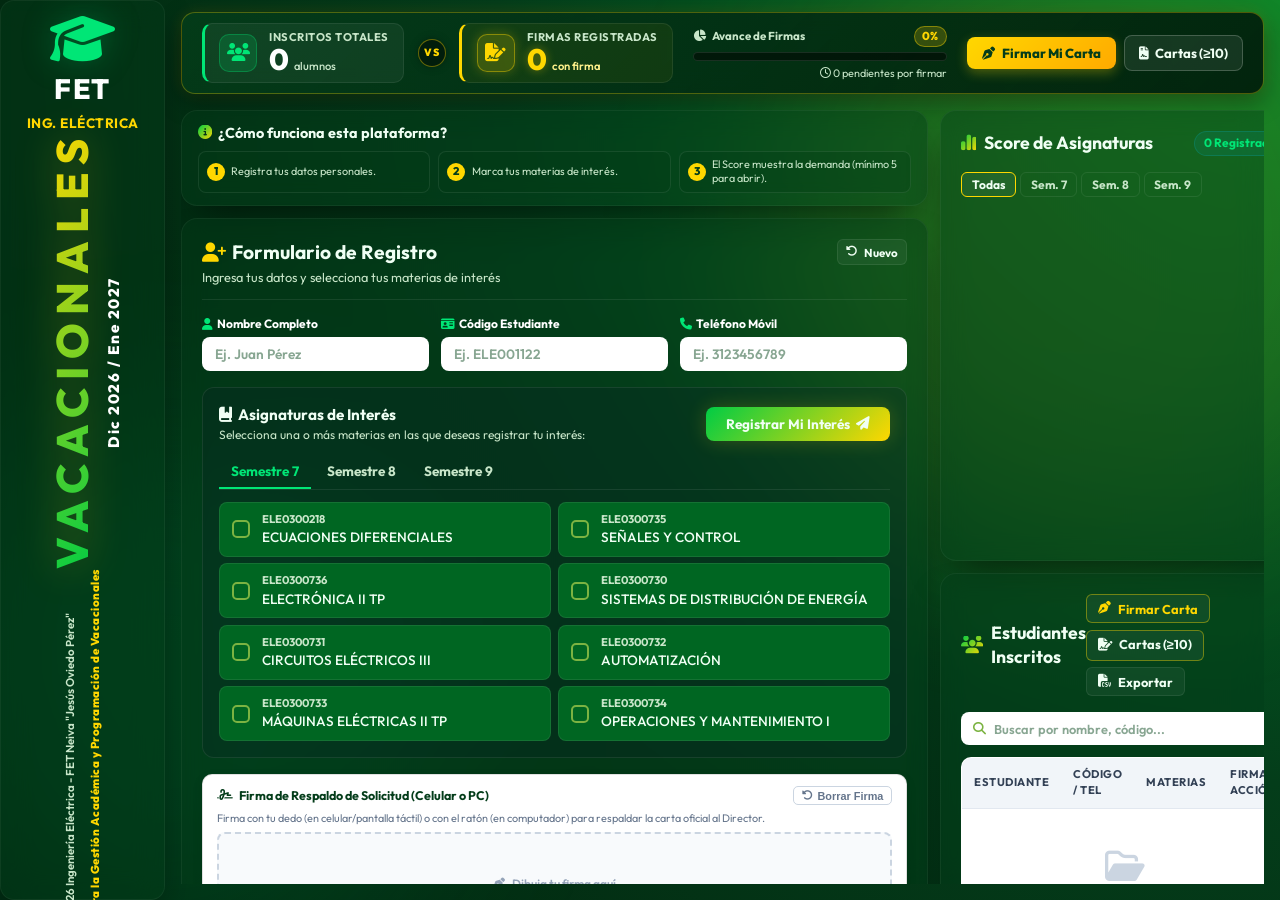
==== commit 9308d34b: "feat: agregar contador grande de firmantes vs inscritos y sincronizacion de firmas" ====
--- a/index.html
+++ b/index.html
@@ -45,6 +45,69 @@
         <!-- Área de Contenido Principal -->
         <div class="main-content-area">
 
+            <!-- BANNER DE IMPACTO: CONTADOR DE FIRMANTES VS INSCRITOS -->
+            <section class="hero-stats-banner animate-fade-in delay-1">
+                <div class="hero-stats-left">
+                    <!-- Tarjeta 1: Inscritos Totales -->
+                    <div class="hero-stat-box hero-stat-registered">
+                        <div class="hero-stat-icon icon-users">
+                            <i class="fa-solid fa-users"></i>
+                        </div>
+                        <div class="hero-stat-details">
+                            <span class="hero-stat-label">Inscritos Totales</span>
+                            <div class="hero-stat-number-row">
+                                <span id="hero-count-registered" class="hero-stat-number">0</span>
+                                <span class="hero-stat-tag">alumnos</span>
+                            </div>
+                        </div>
+                    </div>
+
+                    <!-- Separador VS -->
+                    <div class="hero-stat-vs">
+                        <span>VS</span>
+                    </div>
+
+                    <!-- Tarjeta 2: Firmas Registradas -->
+                    <div class="hero-stat-box hero-stat-signed">
+                        <div class="hero-stat-icon icon-signatures">
+                            <i class="fa-solid fa-file-signature"></i>
+                        </div>
+                        <div class="hero-stat-details">
+                            <span class="hero-stat-label">Firmas Registradas</span>
+                            <div class="hero-stat-number-row">
+                                <span id="hero-count-signed" class="hero-stat-number stat-gold">0</span>
+                                <span class="hero-stat-tag tag-signed">con firma</span>
+                            </div>
+                        </div>
+                    </div>
+                </div>
+
+                <!-- Centro: Barra de Progreso y Balance -->
+                <div class="hero-stats-center">
+                    <div class="hero-progress-meta">
+                        <span class="progress-title"><i class="fa-solid fa-chart-pie"></i> Avance de Firmas</span>
+                        <span id="hero-count-percent" class="progress-percent-badge">0%</span>
+                    </div>
+                    <div class="hero-progress-track">
+                        <div id="hero-progress-bar" class="hero-progress-fill" style="width: 0%;"></div>
+                    </div>
+                    <div class="hero-progress-subtext">
+                        <span id="hero-count-pending"><i class="fa-regular fa-clock"></i> 0 pendientes por firmar</span>
+                    </div>
+                </div>
+
+                <!-- Derecha: Acciones Rápidas -->
+                <div class="hero-stats-right">
+                    <button type="button" class="btn btn-hero-primary" onclick="openSignatureModal()" title="Firmar la solicitud formal con tu dedo o mouse">
+                        <i class="fa-solid fa-pen-nib"></i>
+                        <span>Firmar Mi Carta</span>
+                    </button>
+                    <a href="cartas_solicitud_imprimibles.html" target="_blank" class="btn btn-hero-secondary" title="Ver e imprimir cartas formales dirigidas al Director de Programa">
+                        <i class="fa-solid fa-file-contract"></i>
+                        <span>Cartas (&ge;10)</span>
+                    </a>
+                </div>
+            </section>
 
         <!-- Main Grid Layout -->
         <main class="main-grid">
--- a/styles.css
+++ b/styles.css
@@ -1554,3 +1554,320 @@
     vertical-align: middle;
 }
 
+/* ========================================================
+   HERO STATS BANNER: CONTADOR GRANDE FIRMANTES VS INSCRITOS
+   ======================================================== */
+.hero-stats-banner {
+    background: linear-gradient(135deg, rgba(4, 61, 26, 0.85) 0%, rgba(1, 31, 12, 0.95) 100%);
+    border: 1px solid rgba(255, 215, 0, 0.3);
+    border-radius: 14px;
+    padding: 0.65rem 1.25rem;
+    display: flex;
+    align-items: center;
+    justify-content: space-between;
+    gap: 1.25rem;
+    box-shadow: 0 8px 25px rgba(0, 0, 0, 0.4), 0 0 15px rgba(255, 215, 0, 0.12);
+    backdrop-filter: blur(12px);
+    flex-shrink: 0;
+    transition: var(--transition-smooth);
+    margin-bottom: 0.2rem;
+}
+
+.hero-stats-banner:hover {
+    border-color: rgba(255, 215, 0, 0.5);
+    box-shadow: 0 10px 30px rgba(0, 0, 0, 0.5), 0 0 20px rgba(255, 215, 0, 0.18);
+}
+
+/* Sección Izquierda: Tarjetas de Números */
+.hero-stats-left {
+    display: flex;
+    align-items: center;
+    gap: 0.85rem;
+    flex-shrink: 0;
+}
+
+.hero-stat-box {
+    display: flex;
+    align-items: center;
+    gap: 0.75rem;
+    background: rgba(255, 255, 255, 0.05);
+    border: 1px solid rgba(255, 255, 255, 0.08);
+    border-radius: 10px;
+    padding: 0.4rem 0.9rem;
+    min-width: 155px;
+    transition: var(--transition-smooth);
+}
+
+.hero-stat-box:hover {
+    background: rgba(255, 255, 255, 0.08);
+    transform: translateY(-1px);
+}
+
+.hero-stat-registered {
+    border-left: 3px solid #00e676;
+}
+
+.hero-stat-signed {
+    border-left: 3px solid var(--accent-primary);
+    background: rgba(255, 215, 0, 0.06);
+}
+
+.hero-stat-icon {
+    width: 38px;
+    height: 38px;
+    border-radius: 10px;
+    display: flex;
+    align-items: center;
+    justify-content: center;
+    font-size: 1.15rem;
+    flex-shrink: 0;
+}
+
+.icon-users {
+    background: rgba(0, 230, 118, 0.15);
+    color: #00e676;
+    border: 1px solid rgba(0, 230, 118, 0.3);
+}
+
+.icon-signatures {
+    background: rgba(255, 215, 0, 0.18);
+    color: var(--accent-primary);
+    border: 1px solid rgba(255, 215, 0, 0.4);
+    box-shadow: 0 0 12px rgba(255, 215, 0, 0.25);
+}
+
+.hero-stat-details {
+    display: flex;
+    flex-direction: column;
+}
+
+.hero-stat-label {
+    font-size: 0.7rem;
+    font-weight: 700;
+    text-transform: uppercase;
+    letter-spacing: 0.5px;
+    color: var(--text-muted);
+    line-height: 1.1;
+}
+
+.hero-stat-number-row {
+    display: flex;
+    align-items: baseline;
+    gap: 0.35rem;
+}
+
+.hero-stat-number {
+    font-size: 1.85rem;
+    font-weight: 800;
+    font-family: var(--font-sans);
+    color: #ffffff;
+    line-height: 1.1;
+    letter-spacing: -0.5px;
+}
+
+.hero-stat-number.stat-gold {
+    color: var(--accent-primary);
+    text-shadow: 0 0 10px rgba(255, 215, 0, 0.4);
+}
+
+.hero-stat-tag {
+    font-size: 0.7rem;
+    color: var(--text-muted);
+    font-weight: 500;
+}
+
+.hero-stat-tag.tag-signed {
+    color: #fef08a;
+    font-weight: 600;
+}
+
+/* VS Badge */
+.hero-stat-vs {
+    background: rgba(0, 0, 0, 0.45);
+    border: 1px solid rgba(255, 215, 0, 0.4);
+    color: var(--accent-primary);
+    font-size: 0.65rem;
+    font-weight: 900;
+    border-radius: 50%;
+    width: 28px;
+    height: 28px;
+    display: flex;
+    align-items: center;
+    justify-content: center;
+    letter-spacing: 0.5px;
+    box-shadow: 0 0 8px rgba(0, 0, 0, 0.3);
+    flex-shrink: 0;
+}
+
+/* Sección Central: Progreso */
+.hero-stats-center {
+    flex: 1;
+    min-width: 170px;
+    max-width: 320px;
+    display: flex;
+    flex-direction: column;
+    gap: 0.3rem;
+}
+
+.hero-progress-meta {
+    display: flex;
+    justify-content: space-between;
+    align-items: center;
+    font-size: 0.72rem;
+    font-weight: 700;
+}
+
+.progress-title {
+    color: var(--text-muted);
+    display: flex;
+    align-items: center;
+    gap: 0.35rem;
+}
+
+.progress-percent-badge {
+    background: rgba(255, 215, 0, 0.2);
+    color: var(--accent-primary);
+    border: 1px solid rgba(255, 215, 0, 0.4);
+    padding: 0.1rem 0.45rem;
+    border-radius: 12px;
+    font-size: 0.72rem;
+    font-weight: 800;
+}
+
+.hero-progress-track {
+    background: rgba(0, 0, 0, 0.5);
+    border: 1px solid rgba(255, 255, 255, 0.1);
+    height: 9px;
+    border-radius: 6px;
+    overflow: hidden;
+    position: relative;
+}
+
+.hero-progress-fill {
+    height: 100%;
+    background: linear-gradient(90deg, #00cc44, #ffd700);
+    border-radius: 6px;
+    transition: width 0.6s cubic-bezier(0.4, 0, 0.2, 1);
+    box-shadow: 0 0 10px rgba(255, 215, 0, 0.4);
+}
+
+.hero-progress-subtext {
+    font-size: 0.68rem;
+    color: var(--text-muted);
+    text-align: right;
+    display: flex;
+    justify-content: flex-end;
+    align-items: center;
+    gap: 0.25rem;
+}
+
+/* Sección Derecha: Acciones */
+.hero-stats-right {
+    display: flex;
+    align-items: center;
+    gap: 0.5rem;
+    flex-shrink: 0;
+}
+
+.btn-hero-primary {
+    background: linear-gradient(135deg, #ffd700 0%, #ffaa00 100%);
+    color: #043d1a;
+    border: none;
+    font-weight: 800;
+    font-size: 0.82rem;
+    padding: 0.5rem 0.95rem;
+    border-radius: 8px;
+    display: flex;
+    align-items: center;
+    gap: 0.45rem;
+    cursor: pointer;
+    box-shadow: 0 4px 12px rgba(255, 215, 0, 0.3);
+    transition: var(--transition-smooth);
+    white-space: nowrap;
+}
+
+.btn-hero-primary:hover {
+    transform: translateY(-2px);
+    box-shadow: 0 6px 16px rgba(255, 215, 0, 0.45);
+    background: linear-gradient(135deg, #ffe033 0%, #ffb700 100%);
+}
+
+.btn-hero-secondary {
+    background: rgba(255, 255, 255, 0.08);
+    color: #f0fff4;
+    border: 1px solid rgba(255, 255, 255, 0.2);
+    font-weight: 700;
+    font-size: 0.82rem;
+    padding: 0.5rem 0.85rem;
+    border-radius: 8px;
+    display: flex;
+    align-items: center;
+    gap: 0.4rem;
+    text-decoration: none;
+    cursor: pointer;
+    transition: var(--transition-smooth);
+    white-space: nowrap;
+}
+
+.btn-hero-secondary:hover {
+    background: rgba(255, 255, 255, 0.15);
+    border-color: var(--accent-primary);
+    color: var(--accent-primary);
+    transform: translateY(-2px);
+}
+
+/* Responsive para Pantallas Medianas y Móviles */
+@media (max-width: 1024px) {
+    .hero-stats-banner {
+        flex-direction: column;
+        align-items: stretch;
+        gap: 0.85rem;
+        padding: 0.85rem 1rem;
+    }
+
+    .hero-stats-left {
+        justify-content: space-between;
+        width: 100%;
+    }
+
+    .hero-stat-box {
+        flex: 1;
+        min-width: 0;
+    }
+
+    .hero-stats-center {
+        max-width: 100%;
+        width: 100%;
+    }
+
+    .hero-stats-right {
+        width: 100%;
+        justify-content: stretch;
+    }
+
+    .hero-stats-right .btn-hero-primary,
+    .hero-stats-right .btn-hero-secondary {
+        flex: 1;
+        justify-content: center;
+    }
+}
+
+@media (max-width: 640px) {
+    .hero-stats-left {
+        flex-direction: column;
+        gap: 0.5rem;
+    }
+
+    .hero-stat-vs {
+        display: none;
+    }
+
+    .hero-stat-box {
+        width: 100%;
+    }
+
+    .hero-stat-number {
+        font-size: 1.6rem;
+    }
+}
+
